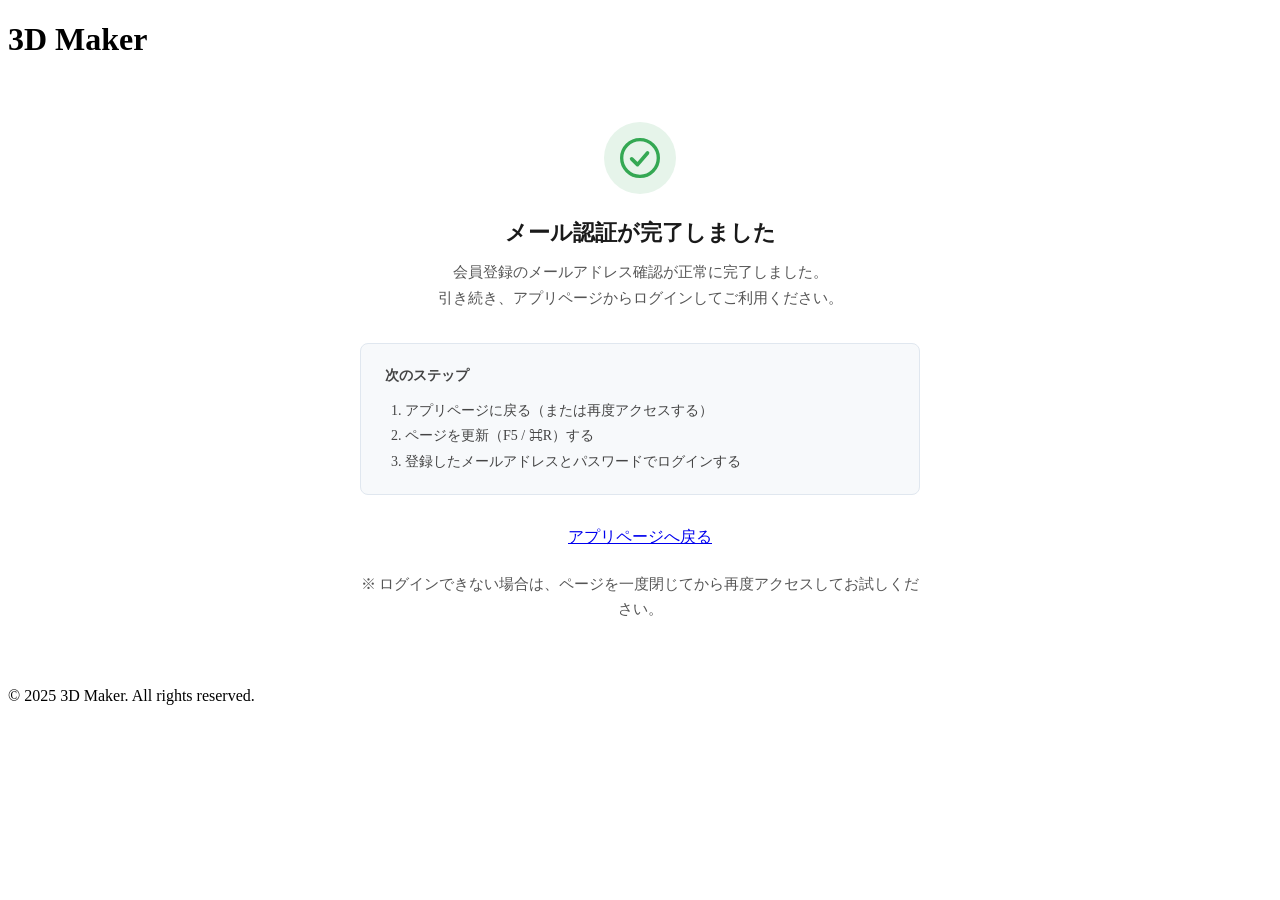
==== docs/auth-confirmed.html @ b903eea5 "Add docs HTML files for GitHub Pages (fix .gitignore *.html exclusion)" ====
<!doctype html>
<html lang="ja">
<head>
  <meta charset="utf-8">
  <meta name="viewport" content="width=device-width,initial-scale=1">
  <title>会員登録完了 | 3D Maker</title>
  <meta name="description" content="会員登録のメール認証が完了しました。">
  <link rel="stylesheet" href="/assets/style.css">
  <style>
    .completion-wrap {
      max-width: 560px;
      margin: 64px auto 0;
      text-align: center;
      padding: 0 16px;
    }
    .icon-circle {
      display: inline-flex;
      align-items: center;
      justify-content: center;
      width: 72px;
      height: 72px;
      border-radius: 50%;
      background: #e6f4ea;
      margin-bottom: 24px;
    }
    .icon-circle svg {
      width: 40px;
      height: 40px;
    }
    .completion-wrap h1 {
      font-size: 22px;
      margin: 0 0 12px;
      color: #1a1a1a;
    }
    .completion-wrap p {
      font-size: 15px;
      color: #555;
      line-height: 1.7;
      margin: 0 0 32px;
    }
    .step-box {
      background: #f7f9fb;
      border: 1px solid #e0e7ef;
      border-radius: 8px;
      padding: 20px 24px;
      text-align: left;
      margin-bottom: 32px;
    }
    .step-box p {
      margin: 0;
      font-size: 14px;
      color: #444;
    }
    .step-box ol {
      margin: 10px 0 0 0;
      padding-left: 20px;
      font-size: 14px;
      color: #444;
      line-height: 1.8;
    }
    .hint {
      font-size: 13px;
      color: #888;
      margin-top: 0;
    }
  </style>
</head>
<body>
  <header class="site-header">
    <div class="container">
      <h1>3D Maker</h1>
    </div>
  </header>

  <main>
    <div class="completion-wrap">
      <div class="icon-circle">
        <!-- チェックマークアイコン -->
        <svg viewBox="0 0 24 24" fill="none" xmlns="http://www.w3.org/2000/svg">
          <circle cx="12" cy="12" r="11" stroke="#34a853" stroke-width="2"/>
          <path d="M7 12.5l3.5 3.5 6-7" stroke="#34a853" stroke-width="2.2" stroke-linecap="round" stroke-linejoin="round"/>
        </svg>
      </div>

      <h1>メール認証が完了しました</h1>
      <p>
        会員登録のメールアドレス確認が正常に完了しました。<br>
        引き続き、アプリページからログインしてご利用ください。
      </p>

      <div class="step-box">
        <p><strong>次のステップ</strong></p>
        <ol>
          <li>アプリページに戻る（または再度アクセスする）</li>
          <li>ページを更新（F5 / ⌘R）する</li>
          <li>登録したメールアドレスとパスワードでログインする</li>
        </ol>
      </div>

      <a class="btn primary" href="https://ichijo-3dmaker.streamlit.app/" rel="noopener">アプリページへ戻る</a>

      <p class="hint" style="margin-top:24px;">
        ※ ログインできない場合は、ページを一度閉じてから再度アクセスしてお試しください。
      </p>
    </div>
  </main>

  <footer class="site-footer" style="margin-top:64px;">
    <div class="container">
      <p>&copy; 2025 3D Maker. All rights reserved.</p>
    </div>
  </footer>
</body>
</html>
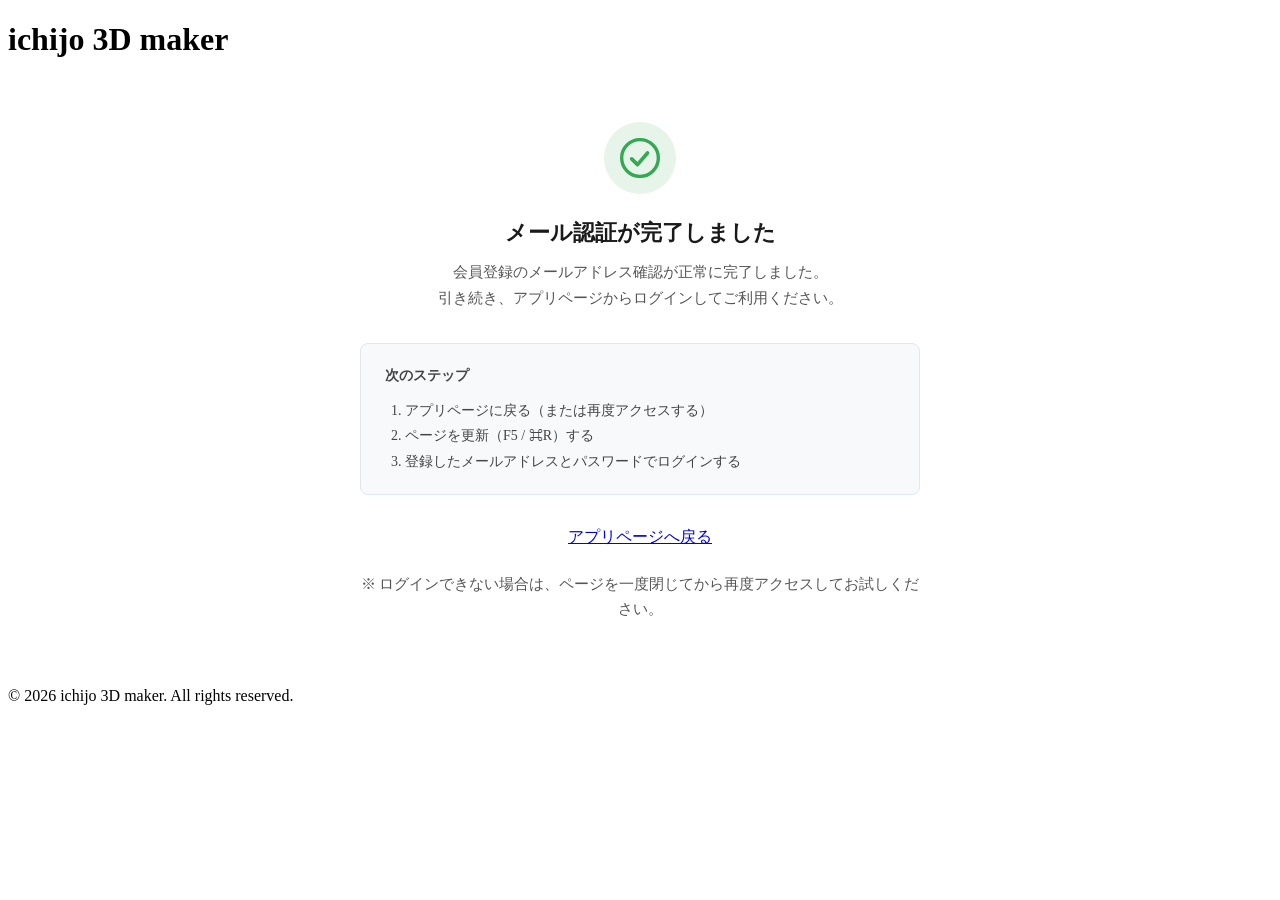
==== commit 250a215d: "Fix: rename to ichijo 3D maker, fix command key entity, update copyright to 2026" ====
--- a/docs/auth-confirmed.html
+++ b/docs/auth-confirmed.html
@@ -3,7 +3,7 @@
 <head>
   <meta charset="utf-8">
   <meta name="viewport" content="width=device-width,initial-scale=1">
-  <title>会員登録完了 | 3D Maker</title>
+  <title>会員登録完了 | ichijo 3D maker</title>
   <meta name="description" content="会員登録のメール認証が完了しました。">
   <link rel="stylesheet" href="/assets/style.css">
   <style>
@@ -68,7 +68,7 @@
 <body>
   <header class="site-header">
     <div class="container">
-      <h1>3D Maker</h1>
+      <h1>ichijo 3D maker</h1>
     </div>
   </header>
 
@@ -92,7 +92,7 @@
         <p><strong>次のステップ</strong></p>
         <ol>
           <li>アプリページに戻る（または再度アクセスする）</li>
-          <li>ページを更新（F5 / ⌘R）する</li>
+          <li>ページを更新（F5 / &#8984;R）する</li>
           <li>登録したメールアドレスとパスワードでログインする</li>
         </ol>
       </div>
@@ -107,7 +107,7 @@
 
   <footer class="site-footer" style="margin-top:64px;">
     <div class="container">
-      <p>&copy; 2025 3D Maker. All rights reserved.</p>
+      <p>&copy; 2026 ichijo 3D maker. All rights reserved.</p>
     </div>
   </footer>
 </body>
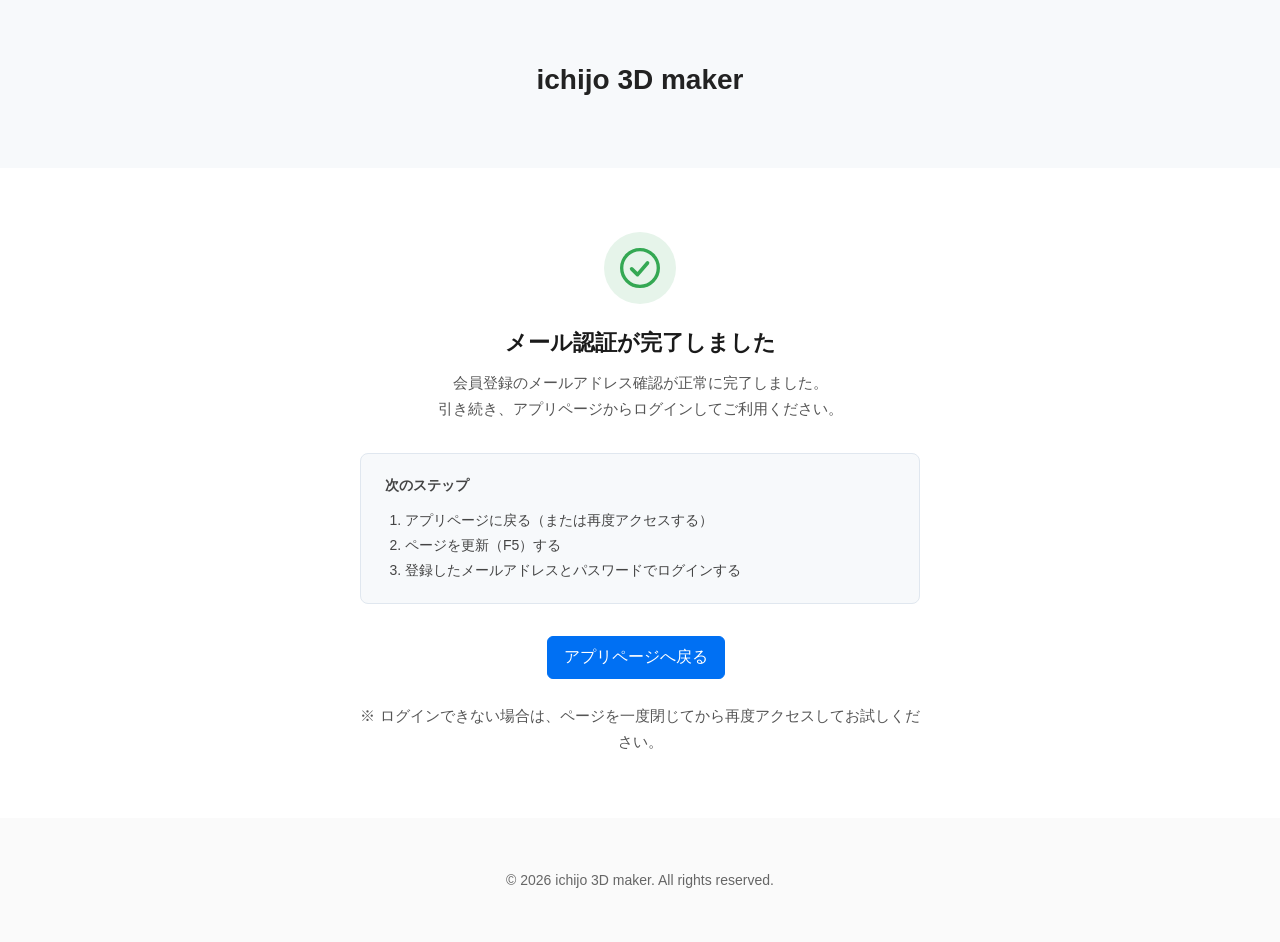
==== commit 478a07e5: "Fix: use relative paths for CSS/links, remove command key symbol" ====
--- a/docs/auth-confirmed.html
+++ b/docs/auth-confirmed.html
@@ -5,7 +5,7 @@
   <meta name="viewport" content="width=device-width,initial-scale=1">
   <title>会員登録完了 | ichijo 3D maker</title>
   <meta name="description" content="会員登録のメール認証が完了しました。">
-  <link rel="stylesheet" href="/assets/style.css">
+  <link rel="stylesheet" href="assets/style.css">
   <style>
     .completion-wrap {
       max-width: 560px;
@@ -92,7 +92,7 @@
         <p><strong>次のステップ</strong></p>
         <ol>
           <li>アプリページに戻る（または再度アクセスする）</li>
-          <li>ページを更新（F5 / &#8984;R）する</li>
+          <li>ページを更新（F5）する</li>
           <li>登録したメールアドレスとパスワードでログインする</li>
         </ol>
       </div>
--- a/docs/assets/style.css
+++ b/docs/assets/style.css
@@ -0,0 +1,11 @@
+/* Minimal styles for landing page */
+body{font-family: -apple-system,BlinkMacSystemFont,"Segoe UI",Roboto,"Hiragino Kaku Gothic ProN",Meiryo,sans-serif;margin:0;color:#222}
+.container{max-width:980px;margin:0 auto;padding:24px}
+.site-header{background:#f7f9fb;padding:40px 0;text-align:center}
+.site-header h1{margin:0 0 8px;font-size:28px}
+.cta-row{margin-top:16px}
+.btn{display:inline-block;padding:10px 16px;margin-right:8px;border-radius:6px;border:1px solid #ccc;text-decoration:none;color:#111;background:#fff}
+.btn.primary{background:#0070f3;color:#fff;border-color:#0070f3}
+section{margin:28px 0}
+.site-footer{background:#fafafa;padding:16px 0;text-align:center;color:#666;font-size:14px}
+.form-wrap{border:1px solid #eee;padding:12px;background:#fff}
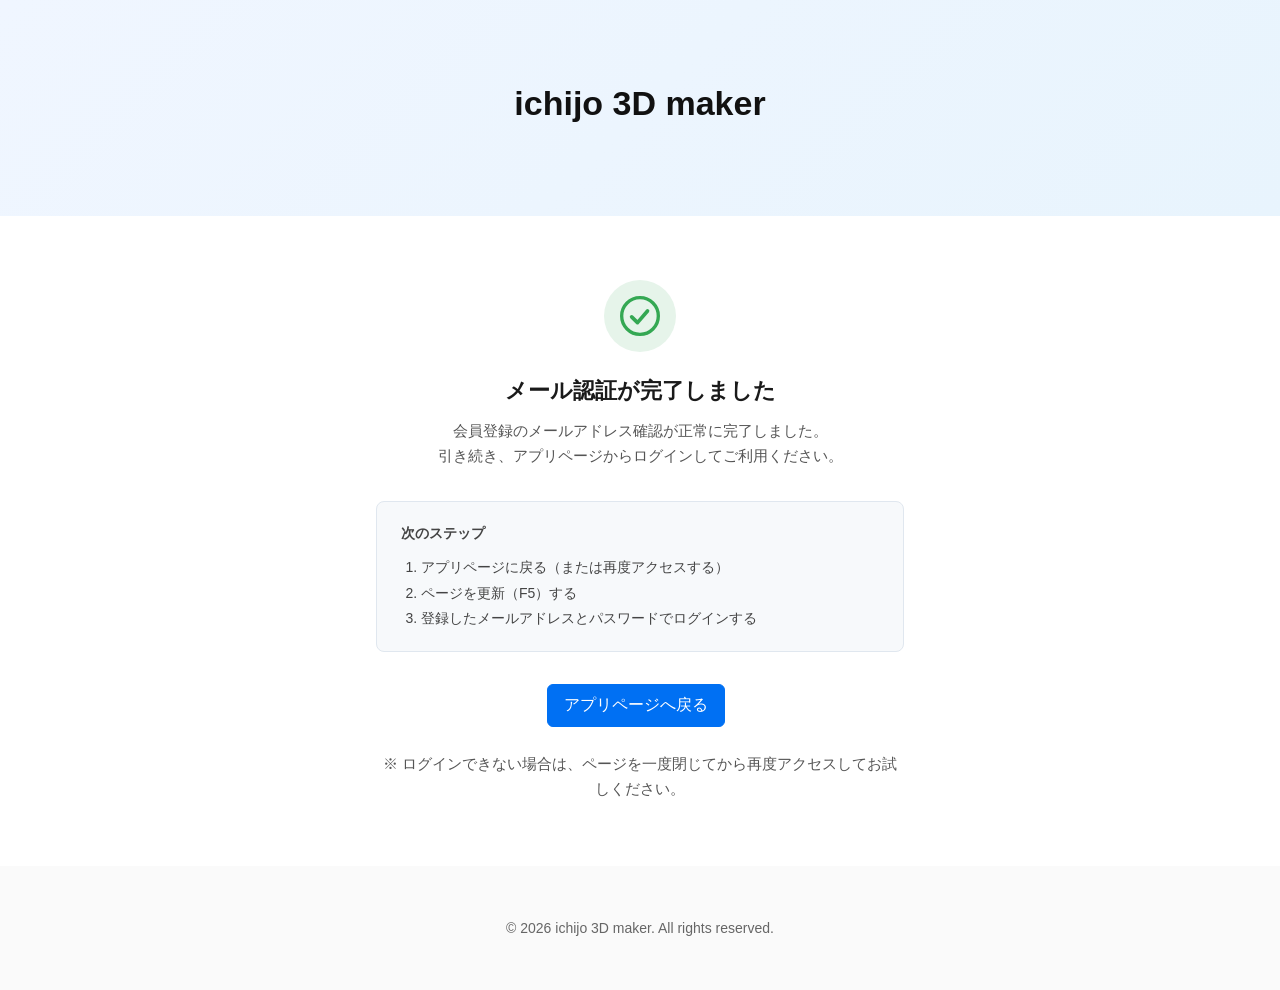
==== commit 8fc6f925: "SEO: add favicon (web_image.png), og:site_name, Twitter Card tags" ====
--- a/docs/auth-confirmed.html
+++ b/docs/auth-confirmed.html
@@ -5,6 +5,8 @@
   <meta name="viewport" content="width=device-width,initial-scale=1">
   <title>会員登録完了 | ichijo 3D maker</title>
   <meta name="description" content="会員登録のメール認証が完了しました。">
+  <link rel="icon" type="image/png" href="assets/web_image.png">
+  <link rel="apple-touch-icon" href="assets/web_image.png">
   <link rel="stylesheet" href="assets/style.css">
   <style>
     .completion-wrap {
--- a/docs/assets/style.css
+++ b/docs/assets/style.css
@@ -1,11 +1,91 @@
 /* Minimal styles for landing page */
+html,body{overflow-x:hidden}
 body{font-family: -apple-system,BlinkMacSystemFont,"Segoe UI",Roboto,"Hiragino Kaku Gothic ProN",Meiryo,sans-serif;margin:0;color:#222}
+*,*::before,*::after{box-sizing:border-box}
+img{max-width:100%;height:auto;display:block}
+figure{margin:0}
 .container{max-width:980px;margin:0 auto;padding:24px}
-.site-header{background:#f7f9fb;padding:40px 0;text-align:center}
-.site-header h1{margin:0 0 8px;font-size:28px}
-.cta-row{margin-top:16px}
+.site-header{background:linear-gradient(135deg,#f0f6ff 0%,#e8f4fd 100%);padding:56px 0 48px;text-align:center}
+.header-eyebrow{margin:0 0 12px;font-size:13px;font-weight:600;letter-spacing:.08em;color:#0070f3;text-transform:uppercase}
+.site-header h1{margin:0 0 16px;font-size:34px;line-height:1.4;font-weight:700;color:#111}
+.header-lead{margin:0 0 8px;font-size:16px;line-height:1.7;color:#444}
+.header-note{margin:10px 0 0;font-size:12px;color:#888}
+.cta-row{margin-top:20px}
 .btn{display:inline-block;padding:10px 16px;margin-right:8px;border-radius:6px;border:1px solid #ccc;text-decoration:none;color:#111;background:#fff}
 .btn.primary{background:#0070f3;color:#fff;border-color:#0070f3}
 section{margin:28px 0}
+.section-lead{margin:-8px 0 18px;color:#555;font-size:15px}
+.screenshot-section{margin:36px 0;overflow:hidden}
+.screenshot-gallery{display:flex;flex-direction:column;gap:20px;margin:0 auto;width:80%;max-width:100%}
+.screenshot-item{margin:0;width:100%;overflow:hidden}
+.screenshot-item img{width:100% !important;max-width:100% !important;height:auto !important;border-radius:8px;border:1px solid #e0e0e0;box-shadow:0 2px 10px rgba(0,0,0,.08)}
+@media(max-width:600px){.screenshot-gallery{width:100%}}
 .site-footer{background:#fafafa;padding:16px 0;text-align:center;color:#666;font-size:14px}
 .form-wrap{border:1px solid #eee;padding:12px;background:#fff}
+
+/* Plan table */
+.plan-section{margin:36px 0}
+.plan-table-wrap{overflow-x:auto;-webkit-overflow-scrolling:touch}
+.plan-table{width:100%;border-collapse:collapse;font-size:14px;min-width:480px}
+.plan-table th,.plan-table td{border:1px solid #b0b8c4;padding:10px 12px;text-align:center;vertical-align:middle}
+.plan-table .feature-col{text-align:left;font-weight:600;background:#f8f9fb;min-width:180px}
+.plan-table thead th{background:#f0f6ff;font-weight:700;font-size:13px;line-height:1.5}
+.plan-table thead .plan-trial{background:#e6f4ea;color:#1a7a3a}
+.plan-table thead .plan-paid{background:#fff3e0;color:#b05800}
+.plan-sub{display:block;font-size:11px;font-weight:400;color:#666;margin-top:3px}
+.plan-table .check{color:#1a7a3a;font-weight:700;font-size:16px;text-align:center}
+.plan-table .cross{color:#aaa;font-size:15px;text-align:center}
+.plan-table .highlight-row td{background:#fffde7}
+.plan-table .highlight-row .feature-col{background:#fffde7}
+.plan-table small{display:block;font-size:11px;color:#888;margin-top:2px}
+
+/* Plan CTA cards */
+.plan-cta-row{display:flex;gap:16px;margin-top:24px;flex-wrap:wrap}
+.plan-cta-card{flex:1;min-width:220px;border:1px solid #dde3eb;border-radius:10px;padding:20px 20px 18px;background:#fff;display:flex;flex-direction:column;gap:8px}
+.plan-cta-label{margin:0;font-size:15px;font-weight:700;color:#222}
+.plan-cta-desc{margin:0;font-size:13px;color:#555;line-height:1.6}
+.plan-steps{margin:8px 0 0;padding-left:18px;font-size:13px;color:#444;line-height:1.8}
+.plan-steps li{margin-bottom:4px}
+.btn.secondary{background:#fff6e0;color:#b05800;border-color:#f0b64a}
+@media(max-width:600px){.plan-cta-row{flex-direction:column}}
+
+/* Demo video */
+.video-wrapper{position:relative;padding-top:56.25%;margin:16px 0 0;border-radius:10px;overflow:hidden;background:#000}
+.video-wrapper iframe{position:absolute;top:0;left:0;width:100%;height:100%;border:0}
+
+/* Problem section */
+.problem-section{background:#fff8f0;border-left:4px solid #f0a040;padding:20px 24px;border-radius:8px}
+.problem-section h2{margin:0 0 12px;color:#b06000;font-size:20px}
+.problem-list{padding-left:0;list-style:none;margin:0 0 16px}
+.problem-list li{padding:6px 0;font-size:15px;border-bottom:1px solid #fce8cc}
+.problem-list li:last-child{border-bottom:none}
+
+/* Solution comparison section */
+.solution-section{margin:36px 0}
+.solution-section h2{font-size:22px;margin-bottom:12px}
+.solution-compare{display:flex;gap:16px;flex-wrap:wrap;margin-top:16px}
+.solution-item{flex:1;min-width:220px;border:1px solid #dde3eb;border-radius:10px;padding:18px;background:#fff}
+.solution-item h3{font-size:15px;margin:0 0 10px;color:#444}
+.solution-item ul{padding-left:0;list-style:none;margin:0;font-size:14px;line-height:1.8}
+.solution-best{border-color:#0070f3;background:#f0f8ff}
+.solution-best h3{color:#0070f3}
+@media(max-width:600px){.solution-compare{flex-direction:column}}
+
+/* Features section */
+.features-section{margin:36px 0}
+.features-section h2{font-size:22px;margin-bottom:8px}
+.feature-list{padding-left:0;list-style:none;margin:16px 0 0;display:flex;flex-direction:column;gap:14px}
+.feature-list li{padding:14px 16px;background:#f8faff;border-radius:8px;font-size:15px;line-height:1.75;border:1px solid #e0eaf8}
+.feature-list li strong{display:block;margin-bottom:4px;font-size:15px}
+
+/* FAQ section */
+.faq-section{margin:36px 0}
+.faq-section h2{font-size:22px;margin-bottom:16px}
+.faq-list{margin:0;padding:0}
+.faq-list dt{font-weight:700;font-size:15px;padding:14px 16px 4px;background:#f0f6ff;border-left:4px solid #0070f3;border-radius:4px 4px 0 0;margin-top:12px}
+.faq-list dd{margin:0;padding:10px 16px 14px;background:#fff;border:1px solid #dde8f8;border-top:none;border-radius:0 0 4px 4px;font-size:14px;line-height:1.75;color:#444}
+
+/* Summary section */
+.summary-section{background:#f0f8ff;border:1px solid #b8d8f8;border-radius:10px;padding:24px;margin:36px 0}
+.summary-section h2{font-size:20px;margin:0 0 14px;color:#0050c0}
+.summary-section p{font-size:15px;line-height:1.8;margin:0 0 12px}
